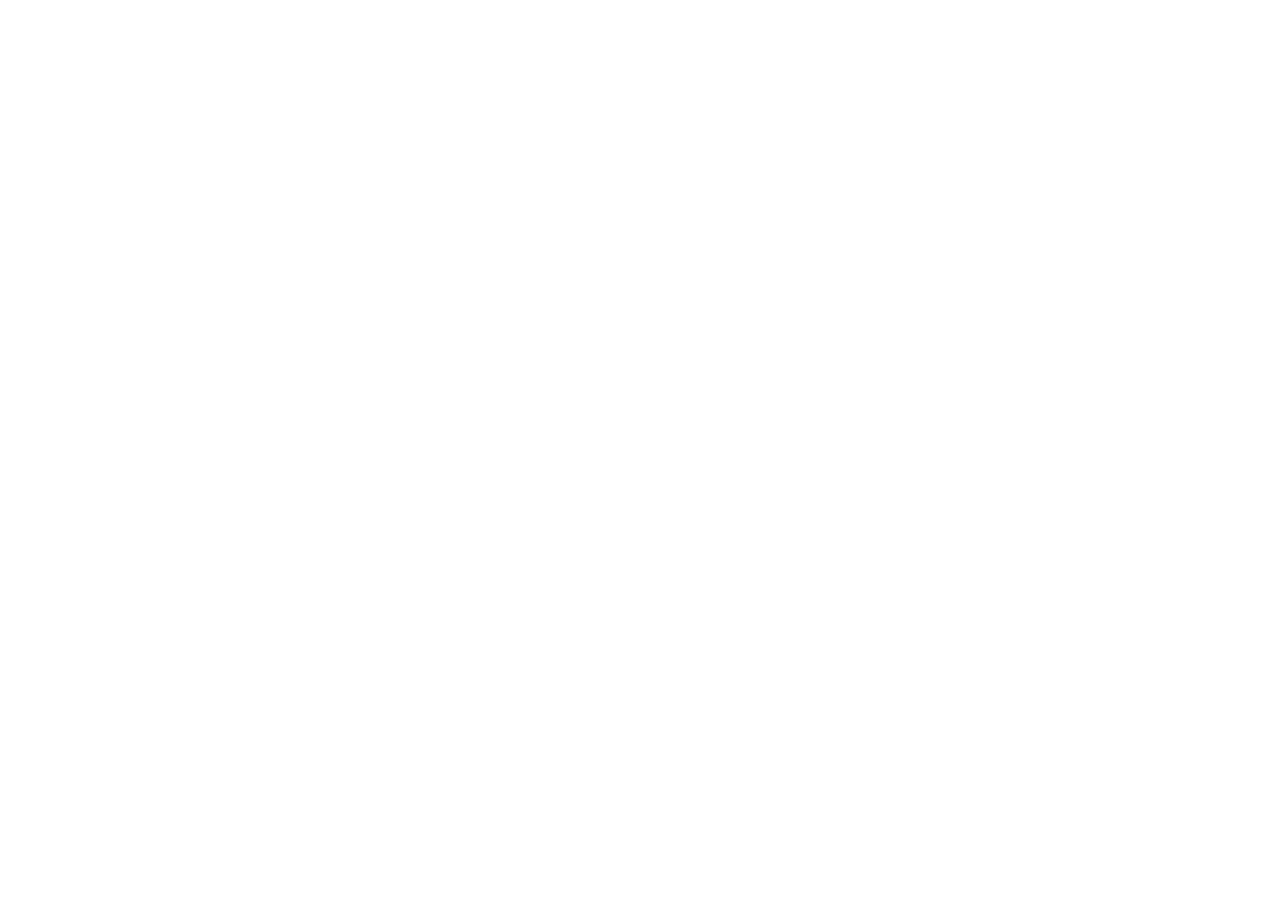
==== index.html @ cd86beee "init" ====
<!DOCTYPE html>
<html lang="en">
	<head>
		<meta charset="UTF-8" />
		<meta name="viewport" content="width=device-width, initial-scale=1.0" />
		<meta name="theme-color" content="" />
		<link rel="shortcut icon" href="" type="image/x-icon" />
		<link rel="apple-touch-icon" sizes="180x180" href="" />
		<link rel="icon" type="image/png" sizes="32x32" href="" />
		<link rel="icon" type="image/png" sizes="16x16" href="" />

		<link rel="stylesheet" type="text/css" href="./assets/style/bootstrap.min.css" />
		<link rel="stylesheet" type="text/css" href="./assets/style/default.css" />
		<link rel="stylesheet" type="text/css" href="./assets/style/index.css" />
		<link rel="stylesheet" type="text/css" href="./assets/style/media-query.css" />

		<title>Home</title>
	</head>
	<body>
		<div class="v-page-wrapper">
			<!-- header @::start -->
			<header class="v-header" id="v-page-header"></header>
			<!-- header @::end -->
			<!-- main @::body -->
			<main class="v-main" id="v-page-main"></main>
			<!-- main @::end -->
			<!-- footer @::start-->
			<footer class="v-footer position-relative" id="v-page-footer"></footer>
			<!-- footer @::end -->

			<!-- offcanvas @::start -->
			<div class="offcanvas offcanvas-start" tabindex="-1" id="sideBar" aria-labelledby="sideBarLabel">
				<div class="offcanvas-header">
					<h5 class="offcanvas-title" id="sideBarLabel">Offcanvas</h5>
					<button type="button" class="btn-close" data-bs-dismiss="offcanvas" aria-label="Close"></button>
				</div>
				<div class="offcanvas-body"></div>
			</div>
			<!-- offcanvas @::end -->
		</div>
		<script type="text/javascript" src="./assets/js/bootstrap.min.js" defer></script>
		<script type="text/javascript" src="./assets/js/index.custom.js" defer></script>
	</body>
</html>
---- assets/style/default.css ----
@font-face {
	font-family: "MayoClinicSansRegular";
	src: url("../font/MayoClinicSans-Regular.woff2") format("woff");
}
@font-face {
	font-family: "MayoClinicSansBold";
	src: url("../font/MayoClinicSans-Bold.woff2") format("woff");
}
:root {
	--font-family-regular: "MayoClinicSansRegular", "Helvetica", "Arial";
	--font-family-bold: "MayoClinicSansBold", "Helvetica", "Arial";
	--main-bg-clr: #f7f9fa;
	--border-line-clr: #f2f3f5;
	--nav-link-bg: #f0f3f5;
	--link-clr: rgb(62, 76, 89);

	--offcanvas-bg-clr: #f3f4f6;

	--form-control-text-clr: #778495;
	--form-control-bg-clr: #f8f9fd;

	--size: 2rem;
	--icon-clr: #adadad;

	--dark-variant: 0, 0, 0;
	--dark: rgba(var(--dark-variant), 1);

	--white-variant: 255, 255, 255;
	--white: rgba(var(--white-variant), 1);

	--primary-clr-variant: 78, 186, 123;
	--primary-clr: rgba(var(--primary-clr-variant), 1);
	--primary-clr-dark: rgb(35, 84, 56);

	/* themes */
	--hero-bg-gradient: linear-gradient(to bottom, rgba(218, 255, 230), rgba(241, 245, 255) 90%);
	--page-bg-variant: rgba(250, 250, 250, 1); /* Add a default value */
	--section-bg-1: 221, 241, 233;
	--section-bg-2: 250, 255, 252;
	--main-text-clr: rgba(23, 39, 31, 1);
	--subtext-clr: rgba(89, 124, 103, 1);
	--logo-theme: var(--dark);
	--icon-theme: var(--primary-clr);
	--border-clr: rgba(var(--dark-variant), 0.12);
	--nav-link-action: linear-gradient(180deg, #4eba7b 0%, #235438 100%);
	--icon-bg: var(--main-text-clr);
	--icon-clr: rgba(236, 253, 243, 1);
	--bs: rgb(125 167 143 / 36%) 3px 3px 6px 0px inset, rgb(173 200 185 / 47%) -3px -3px 6px 1px inset;
	--bg-1: rgba(250, 255, 252);
	--bg-2: rgba(221, 241, 233);
	--social-icon-link-bg: rgba(89, 124, 103, 1);
	--social-icon-link-clr: rgba(113, 138, 123, 1);
}
@media (prefers-color-scheme: light) {
	:root {
		/* Light theme overrides */
		--hero-bg-gradient: linear-gradient(to bottom, rgba(218, 255, 230), rgba(241, 245, 255) 90%);
		--page-bg-variant: rgba(255, 255, 255, 1); /* Example light background color */
		--section-bg-1: 221, 241, 233;
		--section-bg-2: 250, 255, 252;
		--main-text-clr: rgba(23, 39, 31, 1);
		--subtext-clr: rgba(89, 124, 103, 1);
		--logo-theme: var(--dark);
		--icon-theme: var(--primary-clr);
		--border-clr: rgba(var(--dark-variant), 0.12);
		--nav-link-action: linear-gradient(180deg, #4eba7b 0%, #235438 100%);
		--icon-bg: var(--main-text-clr);
		--icon-clr: rgba(236, 253, 243, 1);
		--bs: rgb(125 167 143 / 36%) 3px 3px 6px 0px inset, rgb(173 200 185 / 47%) -3px -3px 6px 1px inset;
		--bg-1: rgba(250, 255, 252);
		--bg-2: rgba(221, 241, 233);
		--social-icon-link-bg: rgba(89, 124, 103, 1);
		--social-icon-link-clr: rgba(113, 138, 123, 1);
	}
}

@media (prefers-color-scheme: dark) {
	body.dark-theme {
		--social-icon-link-bg: rgba(113, 138, 123, 1);
		--social-icon-link-clr: rgba(89, 124, 103, 1);
		--bg-1: rgba(16, 19, 18);
		--bg-2: rgba(22, 27, 25);
		--bs: rgb(6 46 23) 3px 3px 6px 0px inset, rgb(23 73 44 / 50%) -3px -3px 6px 1px inset;
		--main-text-clr: rgba(236, 253, 243, 1);
		--page-bg-variant: 9, 71, 17;
		--section-bg-1: 16, 19, 18;
		--section-bg-2: 22, 25, 27;
		--subtext-clr: rgba(113, 138, 123, 1);
		--icon-theme: var(--primary-clr-dark);
		--logo-theme: var(--white);
		--border-clr: rgba(var(--primary-clr-variant), 0.2);
		--nav-link-action: linear-gradient(180deg, #4eba7b 0%, var(--primary-clr-dark) 100%);
	}
}

*,
*::before,
*::after {
	margin: 0;
	padding: 0;
	letter-spacing: 0.2px;
	outline: none;
	font-family: var(--font-family);
	image-rendering: optimizequality;
	text-rendering: optimizeLegibility;
	-webkit-font-smoothing: antialiased;
}
h1,
h2,
h3,
h4,
h5,
h6,
p,
span:not(:has(img, .img-fluid)) {
	image-rendering: pixelated;
	text-rendering: geometricPrecision;
}
ul,
li,
p {
	margin: 0;
	padding: 0;
	list-style-type: none;
}
a {
	will-change: background-color, color;
	transition: 300ms ease-in-out;
	transition-property: background-color;
	text-decoration: none;
}
button {
	background-color: transparent;
	border: none;
}
:is(h1, h2, h3, h4, h5, h6) {
	margin: 0;
}
*:not(h1, h2, h3, h4, h5, h6) {
	font-family: var(--font-family-regular);
}
*:not(*:not(h1, h2, h3, h4, h5, h6, b, strong)) {
	font-family: var(--font-family-bold);
}
svg {
	--size: 1.4rem;
	aspect-ratio: 1/1;
	width: var(--size);
	height: var(--size);
	user-select: none;
	pointer-events: none;
}
html::-webkit-scrollbar {
	width: 5px;
}
::selection {
	background-color: rgba(var(--primary-clr-variant), 0.2);
	color: var(--primary-clr-dark);
}
:is(.modal, .offcanvas) .btn-close {
	box-shadow: 0 0 0 0.25rem transparent;
}
:is(.modal, .offcanvas) .btn-close:focus {
	box-shadow: 0 0 0 0.25rem rgba(var(--primary-clr-variant), 0.25);
}
::-webkit-scrollbar-track {
	background: #f1f1f1;
}
::-webkit-scrollbar-thumb {
	background: var(--primary-clr);
	border-radius: 100px;
}
::-webkit-scrollbar-thumb:hover {
	background: #555;
}
.form-control:focus {
	box-shadow: none;
}
[class*="col-"] {
	transition: width 300ms ease-in-out;
	will-change: width;
}
.form-check-input[type="radio"],
.form-check-input[type="checkbox"] {
	transition: 300ms ease-in-out;
}
.form-check-input[type="radio"]:focus,
.form-check-input[type="checkbox"]:focus {
	box-shadow: 0 0 0 0.25rem rgba(var(--primary-clr-variant), 0.25);
}
.form-check-input:checked[type="radio"]:checked,
.form-check-input:checked[type="checkbox"]:checked {
	background-color: var(--primary-clr);
	border-color: var(--primary-clr);
}
input[type="number"]::-webkit-inner-spin-button,
input[type="number"]::-webkit-calendar-picker-indicator {
	display: none;
}
figure {
	margin: 0;
}
.v-icon {
	display: flex;
	align-items: center;
	justify-content: center;
}
---- assets/style/media-query.css ----
/* min widths */
@media all and (min-width: 400px) {
}

@media all and (min-width: 420px) {
}

@media all and (min-width: 464px) {
}

@media all and (min-width: 476px) {
}

@media all and (min-width: 500px) {
}

@media all and (min-width: 600px) {
}

@media all and (min-width: 768px) {
}

@media all and (min-width: 800px) {
}

@media all and (min-width: 991px) {
}

@media all and (min-width: 1024px) {
}

@media all and (min-width: 1200px) {
}

/* max widths */
@media all and (max-width: 1200px) {
}

@media all and (max-width: 1024px) {
}

@media all and (max-width: 991px) {
}

@media all and (max-width: 768px) {
}

@media all and (max-width: 650px) {
}

@media all and (max-width: 500px) {
}

@media all and (max-width: 475px) {
}

@media all and (max-width: 400px) {
}

@media all and (max-width: 375px) {
}

@media all and (max-width: 350px) {
}

@media all and (min-width: 768px) and (orientation: landscape) {
}
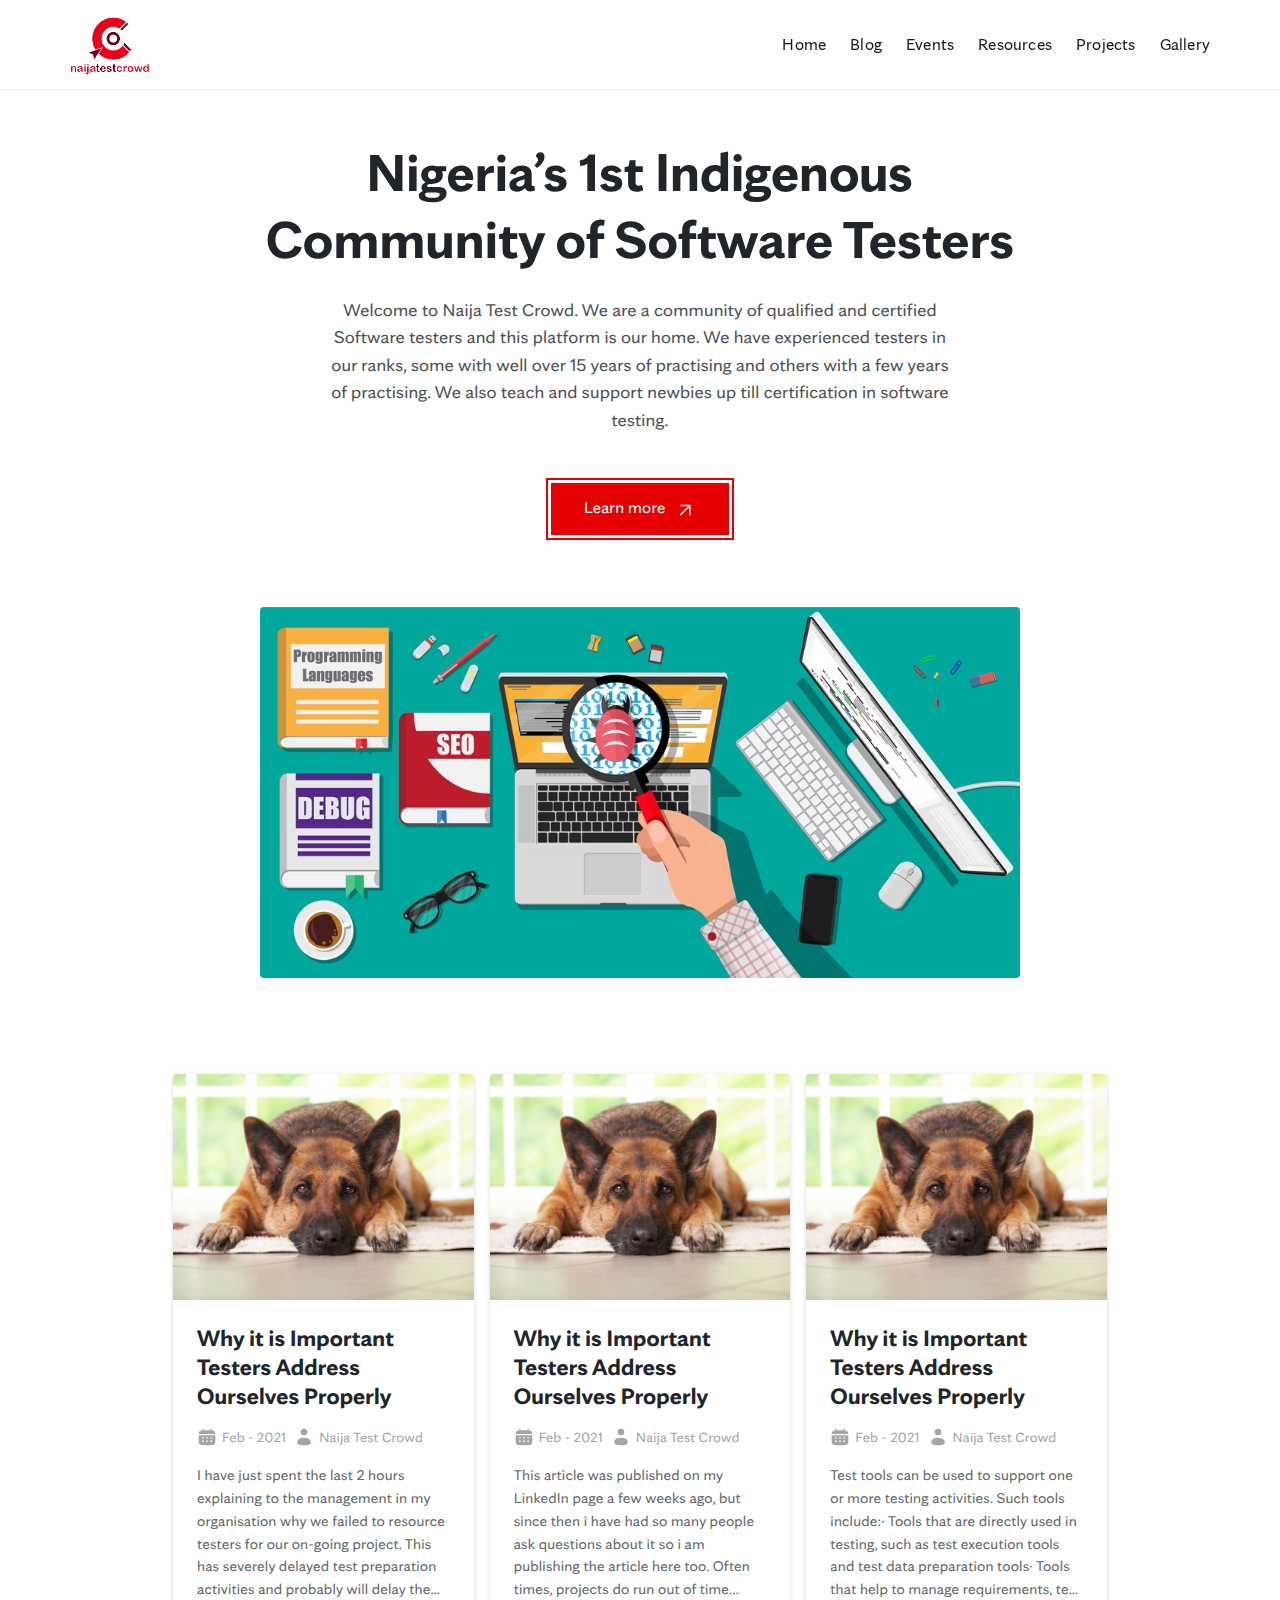
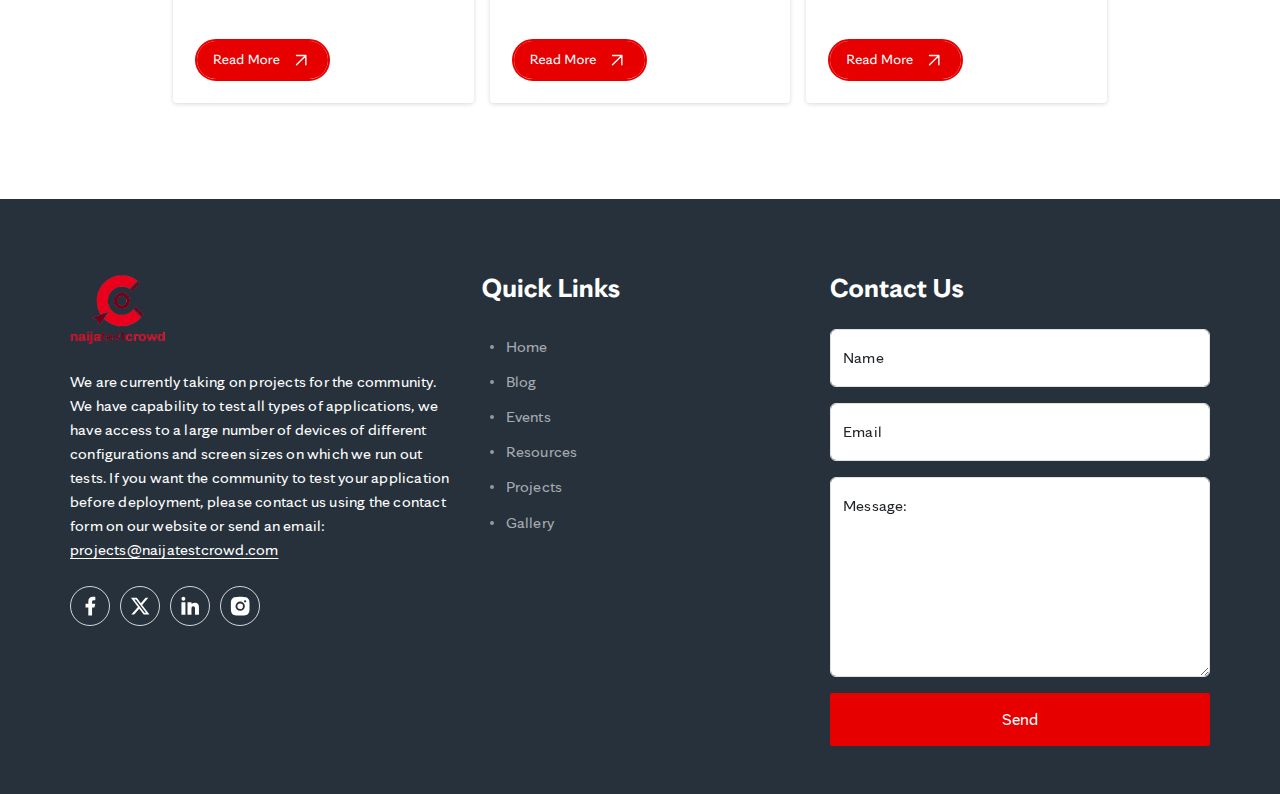
==== commit 3960387d: "making changes" ====
--- a/index.html
+++ b/index.html
@@ -5,27 +5,441 @@
 		<meta name="viewport" content="width=device-width, initial-scale=1.0" />
 		<meta name="theme-color" content="" />
 		<link rel="shortcut icon" href="" type="image/x-icon" />
-		<link rel="apple-touch-icon" sizes="180x180" href="" />
-		<link rel="icon" type="image/png" sizes="32x32" href="" />
-		<link rel="icon" type="image/png" sizes="16x16" href="" />
+		<link rel="apple-touch-icon" sizes="180x180" href="./assets/media/logos/naijatestcrowd-favicon.png" />
+		<link rel="icon" type="image/png" sizes="32x32" href="./assets/media/logos/naijatestcrowd-favicon.png" />
+		<link rel="icon" type="image/png" sizes="16x16" href="./assets/media/logos/naijatestcrowd-favicon.png" />
 
 		<link rel="stylesheet" type="text/css" href="./assets/style/bootstrap.min.css" />
 		<link rel="stylesheet" type="text/css" href="./assets/style/default.css" />
+		<link rel="stylesheet" type="text/css" href="./assets/style/header.css" />
 		<link rel="stylesheet" type="text/css" href="./assets/style/index.css" />
+		<link rel="stylesheet" type="text/css" href="./assets/style/footer.css" />
 		<link rel="stylesheet" type="text/css" href="./assets/style/media-query.css" />
 
 		<title>Home</title>
 	</head>
 	<body>
 		<div class="v-page-wrapper">
+			<!-- <div class="v-mouse-ele"></div> -->
 			<!-- header @::start -->
-			<header class="v-header" id="v-page-header"></header>
+			<header class="v-header" id="v-page-header">
+				<div class="container-lg p-0">
+					<div class="d-flex align-items-center justify-content-between">
+						<a href="" class="v-header-logo" title="NaijaTestCrowd">
+							<figure class="v-image">
+								<img src="./assets/media/logos/naijatestcrowd-logo.png" alt="" class="img-fluid" />
+							</figure>
+						</a>
+						<nav class="v-nav-links-container d-none d-lg-inline">
+							<ul class="v-nav-links-wrapper d-flex align-items-center">
+								<li class="v-each-nav-item">
+									<a href="" class="v-nav-link">Home</a>
+								</li>
+								<li class="v-each-nav-item">
+									<a href="" class="v-nav-link">Blog</a>
+								</li>
+								<li class="v-each-nav-item">
+									<a href="" class="v-nav-link">Events</a>
+								</li>
+								<li class="v-each-nav-item">
+									<a href="" class="v-nav-link">Resources</a>
+								</li>
+								<li class="v-each-nav-item">
+									<a href="" class="v-nav-link">Projects</a>
+								</li>
+								<li class="v-each-nav-item">
+									<a href="" class="v-nav-link">Gallery</a>
+								</li>
+							</ul>
+						</nav>
+						<div class="d-lg-none">
+							<button type="button"></button>
+						</div>
+					</div>
+				</div>
+			</header>
 			<!-- header @::end -->
 			<!-- main @::body -->
-			<main class="v-main" id="v-page-main"></main>
+			<main class="v-main" id="v-page-main">
+				<!-- v-each-section @::start -->
+				<div id="v-hero" class="v-hero">
+					<section class="container-lg p-lg-0">
+						<div class="col-md-10 col-lg-8 col-xl-8 col-xxl-7 mx-auto text-center d-flex flex-column row-gap-4 v-text-content my-5">
+							<div>
+								<h1 class="v-hero-title">Nigeria’s 1st <b class="v-289fh29b">Indigenous </b>Community of Software Testers</h1>
+							</div>
+							<div class="col-11 col-sm-10 mx-auto">
+								<span class="v-subtext">
+									Welcome to Naija Test Crowd. We are a community of qualified and certified Software testers and this platform is our home. We have
+									experienced testers in our ranks, some with well over 15 years of practising and others with a few years of practising. We also
+									teach and support newbies up till certification in software testing.
+								</span>
+							</div>
+							<div class="v-action-container mt-4">
+								<a href="" class="v-link-out">
+									<span class="v-text">Learn more </span>
+									<span class="v-icon">
+										<svg xmlns="http://www.w3.org/2000/svg" width="384" height="384" viewBox="0 0 24 24">
+											<rect width="24" height="24" fill="none" />
+											<path
+												fill="none"
+												stroke="currentColor"
+												stroke-linecap="round"
+												stroke-linejoin="round"
+												stroke-width="1.5"
+												d="M7 7h10m0 0v10m0-10L7 17" />
+										</svg>
+									</span>
+								</a>
+							</div>
+							<div class="v-banner-presentation mt-5">
+								<figure class="v-image w-100 overflow-hidden rounded-1">
+									<img src="./assets/media/images/awesome-feature.png" alt="" class="img-fluid" />
+								</figure>
+							</div>
+						</div>
+					</section>
+				</div>
+				<!-- v-each-section @::end -->
+				<!-- v-each-section @::start -->
+				<div class="v-blogs">
+					<section class="v-blocks-container container p-sm-0">
+						<div class="row col-12 col-xl-10 mx-auto m-0">
+							<div class="v-each-item col-12 col-md p-0">
+								<div class="v-each-item-inner mx-lg-2">
+									<div class="v-each-item-wrap">
+										<a href="">
+											<figure class="v-image-container">
+												<img src="./assets/media/images/5eaf95e89daa1.jpg" alt="" class="img-fluid" />
+											</figure>
+										</a>
+										<div
+											class="v-item-body-content d-flex flex-column align-items-center align-items-lg-start text-center text-lg-start row-gap-3 py-4 px-4">
+											<h4 class="v-item-title">Why it is Important Testers Address Ourselves Properly</h4>
+											<div class="d-flex flex-wrap column-gap-2 v-mid">
+												<div class="v-each">
+													<span class="v-icon">
+														<svg xmlns="http://www.w3.org/2000/svg" width="384" height="384" viewBox="0 0 24 24">
+															<rect width="24" height="24" fill="none" />
+															<path
+																fill="currentColor"
+																d="M7.75 2.5a.75.75 0 0 0-1.5 0v1.58c-1.44.115-2.384.397-3.078 1.092c-.695.694-.977 1.639-1.093 3.078h19.842c-.116-1.44-.398-2.384-1.093-3.078c-.694-.695-1.639-.977-3.078-1.093V2.5a.75.75 0 0 0-1.5 0v1.513C15.585 4 14.839 4 14 4h-4c-.839 0-1.585 0-2.25.013z" />
+															<path
+																fill="currentColor"
+																fill-rule="evenodd"
+																d="M2 12c0-.839 0-1.585.013-2.25h19.974C22 10.415 22 11.161 22 12v2c0 3.771 0 5.657-1.172 6.828S17.771 22 14 22h-4c-3.771 0-5.657 0-6.828-1.172S2 17.771 2 14zm15 2a1 1 0 1 0 0-2a1 1 0 0 0 0 2m0 4a1 1 0 1 0 0-2a1 1 0 0 0 0 2m-4-5a1 1 0 1 1-2 0a1 1 0 0 1 2 0m0 4a1 1 0 1 1-2 0a1 1 0 0 1 2 0m-6-3a1 1 0 1 0 0-2a1 1 0 0 0 0 2m0 4a1 1 0 1 0 0-2a1 1 0 0 0 0 2"
+																clip-rule="evenodd" />
+														</svg>
+													</span>
+													<span class="v-text">Feb - 2021</span>
+												</div>
+												<div class="v-each">
+													<span class="v-icon">
+														<svg xmlns="http://www.w3.org/2000/svg" width="384" height="384" viewBox="0 0 24 24">
+															<rect width="24" height="24" fill="none" />
+															<circle cx="12" cy="6" r="4" fill="currentColor" />
+															<path fill="currentColor" d="M20 17.5c0 2.485 0 4.5-8 4.5s-8-2.015-8-4.5S7.582 13 12 13s8 2.015 8 4.5" />
+														</svg>
+													</span>
+													<span class="v-text">Naija Test Crowd</span>
+												</div>
+											</div>
+											<div class="v-text-content mb-4">
+												<span class="v-subtext">
+													I have just spent the last 2 hours explaining to the management in my organisation why we failed to resource testers for our
+													on-going project. This has severely delayed test preparation activities and probably will delay the project. My employers
+													have...
+												</span>
+											</div>
+											<div class="v-link-container">
+												<a href="" class="v-link-out">
+													<span>Read More</span>
+													<span class="v-icon">
+														<svg xmlns="http://www.w3.org/2000/svg" width="384" height="384" viewBox="0 0 24 24">
+															<rect width="24" height="24" fill="none" />
+															<path
+																fill="none"
+																stroke="currentColor"
+																stroke-linecap="round"
+																stroke-linejoin="round"
+																stroke-width="1.5"
+																d="M7 7h10m0 0v10m0-10L7 17" />
+														</svg>
+													</span>
+												</a>
+											</div>
+										</div>
+									</div>
+								</div>
+							</div>
+							<div class="v-each-item col-12 col-md p-0">
+								<div class="v-each-item-inner mx-lg-2">
+									<div class="v-each-item-wrap">
+										<a href="">
+											<figure class="v-image-container">
+												<img src="./assets/media/images/5eaf95e89daa1.jpg" alt="" class="img-fluid" />
+											</figure>
+										</a>
+										<div
+											class="v-item-body-content d-flex flex-column align-items-center align-items-lg-start text-center text-lg-start row-gap-3 py-4 px-4">
+											<h4 class="v-item-title">Why it is Important Testers Address Ourselves Properly</h4>
+											<div class="d-flex flex-wrap column-gap-2 v-mid">
+												<div class="v-each">
+													<span class="v-icon">
+														<svg xmlns="http://www.w3.org/2000/svg" width="384" height="384" viewBox="0 0 24 24">
+															<rect width="24" height="24" fill="none" />
+															<path
+																fill="currentColor"
+																d="M7.75 2.5a.75.75 0 0 0-1.5 0v1.58c-1.44.115-2.384.397-3.078 1.092c-.695.694-.977 1.639-1.093 3.078h19.842c-.116-1.44-.398-2.384-1.093-3.078c-.694-.695-1.639-.977-3.078-1.093V2.5a.75.75 0 0 0-1.5 0v1.513C15.585 4 14.839 4 14 4h-4c-.839 0-1.585 0-2.25.013z" />
+															<path
+																fill="currentColor"
+																fill-rule="evenodd"
+																d="M2 12c0-.839 0-1.585.013-2.25h19.974C22 10.415 22 11.161 22 12v2c0 3.771 0 5.657-1.172 6.828S17.771 22 14 22h-4c-3.771 0-5.657 0-6.828-1.172S2 17.771 2 14zm15 2a1 1 0 1 0 0-2a1 1 0 0 0 0 2m0 4a1 1 0 1 0 0-2a1 1 0 0 0 0 2m-4-5a1 1 0 1 1-2 0a1 1 0 0 1 2 0m0 4a1 1 0 1 1-2 0a1 1 0 0 1 2 0m-6-3a1 1 0 1 0 0-2a1 1 0 0 0 0 2m0 4a1 1 0 1 0 0-2a1 1 0 0 0 0 2"
+																clip-rule="evenodd" />
+														</svg>
+													</span>
+													<span class="v-text">Feb - 2021</span>
+												</div>
+												<div class="v-each">
+													<span class="v-icon">
+														<svg xmlns="http://www.w3.org/2000/svg" width="384" height="384" viewBox="0 0 24 24">
+															<rect width="24" height="24" fill="none" />
+															<circle cx="12" cy="6" r="4" fill="currentColor" />
+															<path fill="currentColor" d="M20 17.5c0 2.485 0 4.5-8 4.5s-8-2.015-8-4.5S7.582 13 12 13s8 2.015 8 4.5" />
+														</svg>
+													</span>
+													<span class="v-text">Naija Test Crowd</span>
+												</div>
+											</div>
+											<div class="v-text-content mb-4">
+												<span class="v-subtext">
+													This article was published on my LinkedIn page a few weeks ago, but since then i have had so many people ask questions about
+													it so i am publishing the article here too. Often times, projects do run out of time...
+												</span>
+											</div>
+											<div class="v-link-container">
+												<a href="" class="v-link-out">
+													<span>Read More</span>
+													<span class="v-icon">
+														<svg xmlns="http://www.w3.org/2000/svg" width="384" height="384" viewBox="0 0 24 24">
+															<rect width="24" height="24" fill="none" />
+															<path
+																fill="none"
+																stroke="currentColor"
+																stroke-linecap="round"
+																stroke-linejoin="round"
+																stroke-width="1.5"
+																d="M7 7h10m0 0v10m0-10L7 17" />
+														</svg>
+													</span>
+												</a>
+											</div>
+										</div>
+									</div>
+								</div>
+							</div>
+							<div class="v-each-item col-12 col-md p-0">
+								<div class="v-each-item-inner mx-lg-2">
+									<div class="v-each-item-wrap">
+										<a href="">
+											<figure class="v-image-container">
+												<img src="./assets/media/images/5eaf95e89daa1.jpg" alt="" class="img-fluid" />
+											</figure>
+										</a>
+										<div
+											class="v-item-body-content d-flex flex-column align-items-center align-items-lg-start text-center text-lg-start row-gap-3 py-4 px-4">
+											<h4 class="v-item-title">Why it is Important Testers Address Ourselves Properly</h4>
+											<div class="d-flex flex-wrap column-gap-2 v-mid">
+												<div class="v-each">
+													<span class="v-icon">
+														<svg xmlns="http://www.w3.org/2000/svg" width="384" height="384" viewBox="0 0 24 24">
+															<rect width="24" height="24" fill="none" />
+															<path
+																fill="currentColor"
+																d="M7.75 2.5a.75.75 0 0 0-1.5 0v1.58c-1.44.115-2.384.397-3.078 1.092c-.695.694-.977 1.639-1.093 3.078h19.842c-.116-1.44-.398-2.384-1.093-3.078c-.694-.695-1.639-.977-3.078-1.093V2.5a.75.75 0 0 0-1.5 0v1.513C15.585 4 14.839 4 14 4h-4c-.839 0-1.585 0-2.25.013z" />
+															<path
+																fill="currentColor"
+																fill-rule="evenodd"
+																d="M2 12c0-.839 0-1.585.013-2.25h19.974C22 10.415 22 11.161 22 12v2c0 3.771 0 5.657-1.172 6.828S17.771 22 14 22h-4c-3.771 0-5.657 0-6.828-1.172S2 17.771 2 14zm15 2a1 1 0 1 0 0-2a1 1 0 0 0 0 2m0 4a1 1 0 1 0 0-2a1 1 0 0 0 0 2m-4-5a1 1 0 1 1-2 0a1 1 0 0 1 2 0m0 4a1 1 0 1 1-2 0a1 1 0 0 1 2 0m-6-3a1 1 0 1 0 0-2a1 1 0 0 0 0 2m0 4a1 1 0 1 0 0-2a1 1 0 0 0 0 2"
+																clip-rule="evenodd" />
+														</svg>
+													</span>
+													<span class="v-text">Feb - 2021</span>
+												</div>
+												<div class="v-each">
+													<span class="v-icon">
+														<svg xmlns="http://www.w3.org/2000/svg" width="384" height="384" viewBox="0 0 24 24">
+															<rect width="24" height="24" fill="none" />
+															<circle cx="12" cy="6" r="4" fill="currentColor" />
+															<path fill="currentColor" d="M20 17.5c0 2.485 0 4.5-8 4.5s-8-2.015-8-4.5S7.582 13 12 13s8 2.015 8 4.5" />
+														</svg>
+													</span>
+													<span class="v-text">Naija Test Crowd</span>
+												</div>
+											</div>
+											<div class="v-text-content mb-4">
+												<span class="v-subtext">
+													Test tools can be used to support one or more testing activities. Such tools include:· Tools that are directly used in
+													testing, such as test execution tools and test data preparation tools· Tools that help to manage requirements, test
+													cases,...
+												</span>
+											</div>
+											<div class="v-link-container">
+												<a href="" class="v-link-out">
+													<span>Read More</span>
+													<span class="v-icon">
+														<svg xmlns="http://www.w3.org/2000/svg" width="384" height="384" viewBox="0 0 24 24">
+															<rect width="24" height="24" fill="none" />
+															<path
+																fill="none"
+																stroke="currentColor"
+																stroke-linecap="round"
+																stroke-linejoin="round"
+																stroke-width="1.5"
+																d="M7 7h10m0 0v10m0-10L7 17" />
+														</svg>
+													</span>
+												</a>
+											</div>
+										</div>
+									</div>
+								</div>
+							</div>
+						</div>
+					</section>
+				</div>
+				<!-- v-each-section @::end -->
+			</main>
 			<!-- main @::end -->
 			<!-- footer @::start-->
-			<footer class="v-footer position-relative" id="v-page-footer"></footer>
+			<footer class="v-footer position-relative pt-4" id="v-page-footer">
+				<div class="container px-lg-0 py-5">
+					<div class="row align-items-stretch m-0 row-gap-5">
+						<div class="col-lg col-12 p-0 v-footer-item">
+							<div class="d-flex flex-column align-items-start row-gap-4">
+								<a href="" class="v-logo me-3">
+									<figure class="v-image" title="NaijaTestCrowd">
+										<img src="./assets/media/logos/naijatestcrowd-logo.png" alt="" class="img-fluid" />
+									</figure>
+								</a>
+								<div class="v-text text-white">
+									We are currently taking on projects for the community. We have capability to test all types of applications, we have access to a
+									large number of devices of different configurations and screen sizes on which we run out tests. If you want the community to test
+									your application before deployment, please contact us using the contact form on our website or send an email:
+									<a href="" style="color: var(--white); text-underline-offset: 3px" class="text-decoration-underline">
+										projects@naijatestcrowd.com
+									</a>
+								</div>
+							</div>
+							<ul class="v-social-links">
+								<li class="v-link-item">
+									<a href="" title="Facebook">
+										<span class="v-icon">
+											<svg xmlns="http://www.w3.org/2000/svg" width="384" height="384" viewBox="0 0 24 24">
+												<rect width="24" height="24" fill="none" />
+												<path
+													fill="currentColor"
+													d="M14 13.5h2.5l1-4H14v-2c0-1.03 0-2 2-2h1.5V2.14c-.326-.043-1.557-.14-2.857-.14C11.928 2 10 3.657 10 6.7v2.8H7v4h3V22h4z" />
+											</svg>
+										</span>
+									</a>
+								</li>
+								<li class="v-link-item">
+									<a href="" title="Twitter/X">
+										<span class="v-icon">
+											<svg xmlns="http://www.w3.org/2000/svg" width="384" height="384" viewBox="0 0 24 24">
+												<rect width="24" height="24" fill="none" />
+												<path
+													fill="currentColor"
+													d="m17.687 3.063l-4.996 5.711l-4.32-5.711H2.112l7.477 9.776l-7.086 8.099h3.034l5.469-6.25l4.78 6.25h6.102l-7.794-10.304l6.625-7.571zm-1.064 16.06L5.654 4.782h1.803l10.846 14.34z" />
+											</svg>
+										</span>
+									</a>
+								</li>
+								<li class="v-link-item">
+									<a href="" title="LinkedIn">
+										<span class="v-icon">
+											<svg xmlns="http://www.w3.org/2000/svg" width="384" height="384" viewBox="0 0 24 24">
+												<rect width="24" height="24" fill="none" />
+												<path
+													fill="currentColor"
+													d="M4.75 1.875a2.125 2.125 0 1 0 0 4.25a2.125 2.125 0 0 0 0-4.25m-2 6A.125.125 0 0 0 2.625 8v13c0 .069.056.125.125.125h4A.125.125 0 0 0 6.875 21V8a.125.125 0 0 0-.125-.125zm6.5 0A.125.125 0 0 0 9.125 8v13c0 .069.056.125.125.125h4a.125.125 0 0 0 .125-.125v-7a1.875 1.875 0 1 1 3.75 0v7c0 .069.056.125.125.125h4a.125.125 0 0 0 .125-.125v-8.62c0-2.427-2.11-4.325-4.525-4.106a7.2 7.2 0 0 0-2.169.548l-1.306.56V8a.125.125 0 0 0-.125-.125z" />
+											</svg>
+										</span>
+									</a>
+								</li>
+								<li class="v-link-item">
+									<a href="" title="Instagram">
+										<span class="v-icon">
+											<svg xmlns="http://www.w3.org/2000/svg" width="384" height="384" viewBox="0 0 24 24">
+												<rect width="24" height="24" fill="none" />
+												<path
+													fill="currentColor"
+													d="M13.028 2c1.125.003 1.696.009 2.189.023l.194.007c.224.008.445.018.712.03c1.064.05 1.79.218 2.427.465c.66.254 1.216.598 1.772 1.153a4.9 4.9 0 0 1 1.153 1.772c.247.637.415 1.363.465 2.428c.012.266.022.487.03.712l.006.194c.015.492.021 1.063.023 2.188l.001.746v1.31a79 79 0 0 1-.023 2.188l-.006.194c-.008.225-.018.446-.03.712c-.05 1.065-.22 1.79-.466 2.428a4.9 4.9 0 0 1-1.153 1.772a4.9 4.9 0 0 1-1.772 1.153c-.637.247-1.363.415-2.427.465l-.712.03l-.194.006c-.493.014-1.064.021-2.189.023l-.746.001h-1.309a78 78 0 0 1-2.189-.023l-.194-.006a63 63 0 0 1-.712-.031c-1.064-.05-1.79-.218-2.428-.465a4.9 4.9 0 0 1-1.771-1.153a4.9 4.9 0 0 1-1.154-1.772c-.247-.637-.415-1.363-.465-2.428l-.03-.712l-.005-.194A79 79 0 0 1 2 13.028v-2.056a79 79 0 0 1 .022-2.188l.007-.194c.008-.225.018-.446.03-.712c.05-1.065.218-1.79.465-2.428A4.9 4.9 0 0 1 3.68 3.678a4.9 4.9 0 0 1 1.77-1.153c.638-.247 1.363-.415 2.428-.465c.266-.012.488-.022.712-.03l.194-.006a79 79 0 0 1 2.188-.023zM12 7a5 5 0 1 0 0 10a5 5 0 0 0 0-10m0 2a3 3 0 1 1 .001 6a3 3 0 0 1 0-6m5.25-3.5a1.25 1.25 0 0 0 0 2.5a1.25 1.25 0 0 0 0-2.5" />
+											</svg>
+										</span>
+									</a>
+								</li>
+							</ul>
+						</div>
+						<div class="col-lg-4 col-12 p-0 v-footer-item">
+							<div class="mx-lg-auto col-lg-10">
+								<header class="v-footer-item-header">
+									<h3 class="v-header-title">Quick Links</h3>
+								</header>
+								<ul class="v-footer-links mt-4">
+									<li class="v-each-link-item">
+										<a href="" class="v-link">Home</a>
+									</li>
+									<li class="v-each-link-item">
+										<a href="" class="v-link">Blog</a>
+									</li>
+									<li class="v-each-link-item">
+										<a href="" class="v-link">Events</a>
+									</li>
+									<li class="v-each-link-item">
+										<a href="" class="v-link">Resources</a>
+									</li>
+									<li class="v-each-link-item">
+										<a href="" class="v-link">Projects</a>
+									</li>
+									<li class="v-each-link-item">
+										<a href="" class="v-link">Gallery</a>
+									</li>
+								</ul>
+							</div>
+						</div>
+						<div class="col-lg col-12 p-0 v-footer-item">
+							<header class="v-footer-item-header">
+								<h3 class="v-header-title">Contact Us</h3>
+							</header>
+							<div class="v-form-container">
+								<div class="v-form-input">
+									<div class="form-floating mb-3">
+										<input type="text" class="form-control" id="name" placeholder="Enter your name" />
+										<label for="name">Name</label>
+									</div>
+								</div>
+								<div class="v-form-input">
+									<div class="form-floating mb-3">
+										<input type="email" class="form-control" id="email" placeholder="Enter email address" />
+										<label for="email">Email</label>
+									</div>
+								</div>
+								<div class="v-form-input">
+									<div class="form-floating">
+										<textarea class="form-control" placeholder="Leave a message here:" id="message" style="height: 200px"></textarea>
+										<label for="message">Message:</label>
+									</div>
+								</div>
+								<div class="mt-3">
+									<button type="button" class="v-action-btn">Send</button>
+								</div>
+							</div>
+						</div>
+					</div>
+				</div>
+			</footer>
 			<!-- footer @::end -->
 
 			<!-- offcanvas @::start -->
@@ -34,7 +448,30 @@
 					<h5 class="offcanvas-title" id="sideBarLabel">Offcanvas</h5>
 					<button type="button" class="btn-close" data-bs-dismiss="offcanvas" aria-label="Close"></button>
 				</div>
-				<div class="offcanvas-body"></div>
+				<div class="offcanvas-body">
+					<nav class="v-nav-links-container">
+						<ul class="v-nav-links-wrapper d-flex flex-column">
+							<li class="v-each-nav-item">
+								<a href="" class="v-nav-link">Home</a>
+							</li>
+							<li class="v-each-nav-item">
+								<a href="" class="v-nav-link">Blog</a>
+							</li>
+							<li class="v-each-nav-item">
+								<a href="" class="v-nav-link">Events</a>
+							</li>
+							<li class="v-each-nav-item">
+								<a href="" class="v-nav-link">Resources</a>
+							</li>
+							<li class="v-each-nav-item">
+								<a href="" class="v-nav-link">Projects</a>
+							</li>
+							<li class="v-each-nav-item">
+								<a href="" class="v-nav-link">Gallery</a>
+							</li>
+						</ul>
+					</nav>
+				</div>
 			</div>
 			<!-- offcanvas @::end -->
 		</div>
--- a/assets/style/default.css
+++ b/assets/style/default.css
@@ -28,69 +28,11 @@
 	--white-variant: 255, 255, 255;
 	--white: rgba(var(--white-variant), 1);
 
-	--primary-clr-variant: 78, 186, 123;
+	--primary-clr-variant: 230, 0, 0;
 	--primary-clr: rgba(var(--primary-clr-variant), 1);
 	--primary-clr-dark: rgb(35, 84, 56);
 
 	/* themes */
-	--hero-bg-gradient: linear-gradient(to bottom, rgba(218, 255, 230), rgba(241, 245, 255) 90%);
-	--page-bg-variant: rgba(250, 250, 250, 1); /* Add a default value */
-	--section-bg-1: 221, 241, 233;
-	--section-bg-2: 250, 255, 252;
-	--main-text-clr: rgba(23, 39, 31, 1);
-	--subtext-clr: rgba(89, 124, 103, 1);
-	--logo-theme: var(--dark);
-	--icon-theme: var(--primary-clr);
-	--border-clr: rgba(var(--dark-variant), 0.12);
-	--nav-link-action: linear-gradient(180deg, #4eba7b 0%, #235438 100%);
-	--icon-bg: var(--main-text-clr);
-	--icon-clr: rgba(236, 253, 243, 1);
-	--bs: rgb(125 167 143 / 36%) 3px 3px 6px 0px inset, rgb(173 200 185 / 47%) -3px -3px 6px 1px inset;
-	--bg-1: rgba(250, 255, 252);
-	--bg-2: rgba(221, 241, 233);
-	--social-icon-link-bg: rgba(89, 124, 103, 1);
-	--social-icon-link-clr: rgba(113, 138, 123, 1);
-}
-@media (prefers-color-scheme: light) {
-	:root {
-		/* Light theme overrides */
-		--hero-bg-gradient: linear-gradient(to bottom, rgba(218, 255, 230), rgba(241, 245, 255) 90%);
-		--page-bg-variant: rgba(255, 255, 255, 1); /* Example light background color */
-		--section-bg-1: 221, 241, 233;
-		--section-bg-2: 250, 255, 252;
-		--main-text-clr: rgba(23, 39, 31, 1);
-		--subtext-clr: rgba(89, 124, 103, 1);
-		--logo-theme: var(--dark);
-		--icon-theme: var(--primary-clr);
-		--border-clr: rgba(var(--dark-variant), 0.12);
-		--nav-link-action: linear-gradient(180deg, #4eba7b 0%, #235438 100%);
-		--icon-bg: var(--main-text-clr);
-		--icon-clr: rgba(236, 253, 243, 1);
-		--bs: rgb(125 167 143 / 36%) 3px 3px 6px 0px inset, rgb(173 200 185 / 47%) -3px -3px 6px 1px inset;
-		--bg-1: rgba(250, 255, 252);
-		--bg-2: rgba(221, 241, 233);
-		--social-icon-link-bg: rgba(89, 124, 103, 1);
-		--social-icon-link-clr: rgba(113, 138, 123, 1);
-	}
-}
-
-@media (prefers-color-scheme: dark) {
-	body.dark-theme {
-		--social-icon-link-bg: rgba(113, 138, 123, 1);
-		--social-icon-link-clr: rgba(89, 124, 103, 1);
-		--bg-1: rgba(16, 19, 18);
-		--bg-2: rgba(22, 27, 25);
-		--bs: rgb(6 46 23) 3px 3px 6px 0px inset, rgb(23 73 44 / 50%) -3px -3px 6px 1px inset;
-		--main-text-clr: rgba(236, 253, 243, 1);
-		--page-bg-variant: 9, 71, 17;
-		--section-bg-1: 16, 19, 18;
-		--section-bg-2: 22, 25, 27;
-		--subtext-clr: rgba(113, 138, 123, 1);
-		--icon-theme: var(--primary-clr-dark);
-		--logo-theme: var(--white);
-		--border-clr: rgba(var(--primary-clr-variant), 0.2);
-		--nav-link-action: linear-gradient(180deg, #4eba7b 0%, var(--primary-clr-dark) 100%);
-	}
 }
 
 *,
--- a/assets/style/header.css
+++ b/assets/style/header.css
@@ -0,0 +1,58 @@
+.v-header {
+	position: sticky;
+	top: 0;
+	background-color: var(--white);
+	z-index: 2;
+	padding: 0.85rem 0;
+	box-shadow: rgba(149, 157, 165, 0.2) 0px 1px 2px;
+}
+.v-header .v-header-logo .v-image {
+	max-width: 5rem;
+}
+.v-header .v-nav-links-wrapper {
+	column-gap: 1.5rem;
+}
+.v-header .v-nav-links-wrapper .v-nav-link {
+	font-size: 1.05rem;
+	color: rgba(var(--dark-variant), 0.9);
+	position: relative;
+}
+.v-header .v-nav-links-wrapper .v-nav-link::before {
+	content: "";
+	width: 100%;
+	height: 1.5px;
+	transition: transform 300ms ease-in-out;
+	transform-origin: right;
+	position: absolute;
+	bottom: 0;
+	left: 0;
+	transform: scaleX(0) translateY(1.5px);
+	opacity: 0.7;
+	background-color: var(--primary-clr);
+}
+.v-header .v-nav-links-wrapper .v-nav-link:hover::before {
+	transform-origin: left;
+	opacity: 1;
+	transform: scaleX(1) translateY(1.5px);
+}
+.v-mouse-ele {
+	position: fixed;
+	background-color: var(--primary-clr);
+	content: "";
+	width: 15px;
+	aspect-ratio: 1;
+	border-radius: 50%;
+	display: block;
+	height: 15px;
+	transition: 50ms ease;
+	mix-blend-mode: difference;
+	transform: translate(var(--x, 0), var(--y, 0));
+	opacity: 0;
+	z-index: 99;
+}
+.v-mouse-ele.active {
+	opacity: 1;
+}
+/* html {
+	cursor: none;
+} */
--- a/assets/style/index.css
+++ b/assets/style/index.css
@@ -0,0 +1,135 @@
+.v-text-content .v-hero-title {
+	font-size: 2.35rem;
+	position: relative;
+	transition: 300ms ease-in-out;
+}
+.v-text-content .v-subtext {
+	font-size: 1.15rem;
+	opacity: 0.8;
+}
+/* .v-289fh29b {
+	transition: 300ms ease-in-out;
+}
+.v-289fh29b.active {
+	background-color: var(--primary-clr);
+	color: var(--white);
+} */
+
+.v-text-content .v-action-container .v-link-out {
+	padding: 0.8rem 2rem;
+	border: 1px solid var(--primary-clr);
+	outline: 2px solid rgba(var(--primary-clr-variant), 1);
+	outline-offset: 3px;
+	position: relative;
+	font-size: 1.05rem;
+	border-radius: 0;
+	background-color: var(--primary-clr);
+	color: var(--white);
+	white-space: nowrap;
+	display: flex;
+	align-items: end;
+	column-gap: 0.5rem;
+	justify-content: center;
+	width: max-content;
+	isolation: isolate;
+	margin: auto;
+	transition: transform 300ms ease-in-out;
+}
+.v-text-content .v-action-container .v-link-out::before {
+	background-color: var(--white);
+	content: "";
+	width: 100%;
+	height: 100%;
+	display: block;
+	position: absolute;
+	bottom: 0;
+	left: 0;
+	transition: transform 400ms ease-in-out, color 300ms ease-in-out;
+	transform: scaleX(0);
+	transform-origin: right;
+	z-index: -1;
+}
+.v-action-container .v-link-out:hover {
+	color: var(--primary-clr);
+}
+.v-action-container .v-link-out:hover .v-text,
+.v-action-container .v-link-out:hover .v-icon {
+	transition: color 300ms ease-in-out;
+}
+.v-text-content .v-action-container .v-link-out:hover::before {
+	transform: scaleX(1);
+	transform-origin: left;
+}
+.v-blogs {
+	margin: 6rem 0;
+}
+.v-blogs .v-each-item .v-mid .v-each {
+	display: flex;
+	align-items: center;
+	column-gap: 5px;
+	color: #a5a5a5;
+}
+.v-blogs .v-each-item .v-mid .v-each svg {
+	--size: 1.25rem;
+}
+.v-blogs .v-each-item .v-mid .v-each .v-text {
+	font-size: 0.9rem;
+}
+.v-blogs .v-each-item-wrap {
+	box-shadow: rgba(0, 0, 0, 0.16) 0px 1px 4px;
+	overflow: hidden;
+	height: 100%;
+	border-radius: 4px;
+}
+.v-blogs .v-each-item-inner {
+	height: 100%;
+}
+.v-blogs .v-each-item-inner .v-image-container {
+	transition: 300ms ease-in-out;
+}
+.v-blogs .v-each-item-inner:hover .v-image-container {
+	transform: scale(1.05);
+}
+.v-blogs .v-each-item .v-each-item-wrap {
+	display: flex;
+	flex-direction: column;
+}
+.v-blogs .v-item-body-content {
+	flex-grow: 1;
+}
+.v-blogs .v-text-content .v-subtext {
+	font-size: 0.95rem;
+	opacity: 0.7;
+	display: -moz-box;
+	display: -webkit-box;
+	-webkit-box-orient: vertical;
+	-moz-box-orient: vertical;
+	box-orient: vertical;
+	text-overflow: ellipsis;
+	-webkit-line-clamp: 6;
+	line-clamp: 6;
+	overflow: hidden;
+}
+.v-blogs .v-each-item .v-link-container {
+	margin-top: auto;
+}
+.v-blogs .v-each-item [href] {
+	overflow: hidden;
+}
+.v-blogs .v-each-item .v-link-container .v-link-out {
+	display: flex;
+	align-items: center;
+	column-gap: 0.6rem;
+	padding: 0.5rem 1rem;
+	background-color: var(--primary-clr);
+	color: var(--white);
+	font-size: 0.9rem;
+	border-radius: 100vw;
+	transition: 300ms ease-in-out;
+	outline: 2px solid var(--primary-clr);
+	outline-offset: 0px;
+}
+
+.v-blogs .v-each-item .v-link-container .v-link-out:hover {
+	outline-offset: 3px;
+}
--- a/assets/style/footer.css
+++ b/assets/style/footer.css
@@ -0,0 +1,71 @@
+.v-footer {
+	--_bg-clr-variant: 38, 49, 60;
+	--_bg-clr: rgba(var(--_bg-clr-variant), 1);
+	background-color: var(--_bg-clr);
+}
+.v-footer-item .v-logo .v-image {
+	max-width: 6rem;
+}
+.v-footer-item .v-action-btn {
+	background-color: var(--primary-clr);
+	color: var(--white);
+	width: 100%;
+	font-size: 1.05rem;
+	border-radius: 2px;
+	padding: 14px 8px;
+}
+.v-footer .v-footer-item {
+	display: flex;
+	flex-direction: column;
+	row-gap: 1.5rem;
+}
+.v-footer .v-footer-item .v-header-title {
+	color: var(--white);
+}
+.v-social-links {
+	display: flex;
+	align-items: center;
+	column-gap: 0.6rem;
+}
+.v-social-links [href] {
+	border: 1px solid rgba(var(--white-variant), 0.8);
+	border-radius: 50%;
+	display: flex;
+	align-items: center;
+	justify-content: center;
+	padding: 8px;
+	color: var(--white);
+	transition: 300ms ease-in-out;
+}
+.v-footer-item .v-footer-links {
+	display: flex;
+	flex-direction: column;
+	padding-left: 1.5rem;
+}
+.v-footer-item .v-footer-links .v-link {
+	position: relative;
+	color: rgba(var(--white-variant), 0.6);
+	transition: 300ms ease-in-out;
+	padding: 0.35rem 0;
+	display: flex;
+}
+.v-footer-item .v-footer-links .v-link::before {
+	content: "";
+	background-color: rgba(var(--white-variant), 0.5);
+	width: 4px;
+	transition: 300ms ease-in-out;
+	height: 4px;
+	border-radius: 50%;
+	position: absolute;
+	display: block;
+	left: -1rem;
+	transform: translateY(-50%);
+	top: 50%;
+}
+.v-footer-item .v-footer-links .v-link:hover::before {
+	background-color: var(--primary-clr);
+}
+
+.v-footer-item .v-footer-links .v-link:hover {
+	color: rgba(var(--white-variant), 1);
+}
--- a/assets/style/media-query.css
+++ b/assets/style/media-query.css
@@ -24,6 +24,9 @@
 }
 
 @media all and (min-width: 991px) {
+	.v-text-content .v-hero-title {
+		font-size: 3.5rem;
+	}
 }
 
 @media all and (min-width: 1024px) {
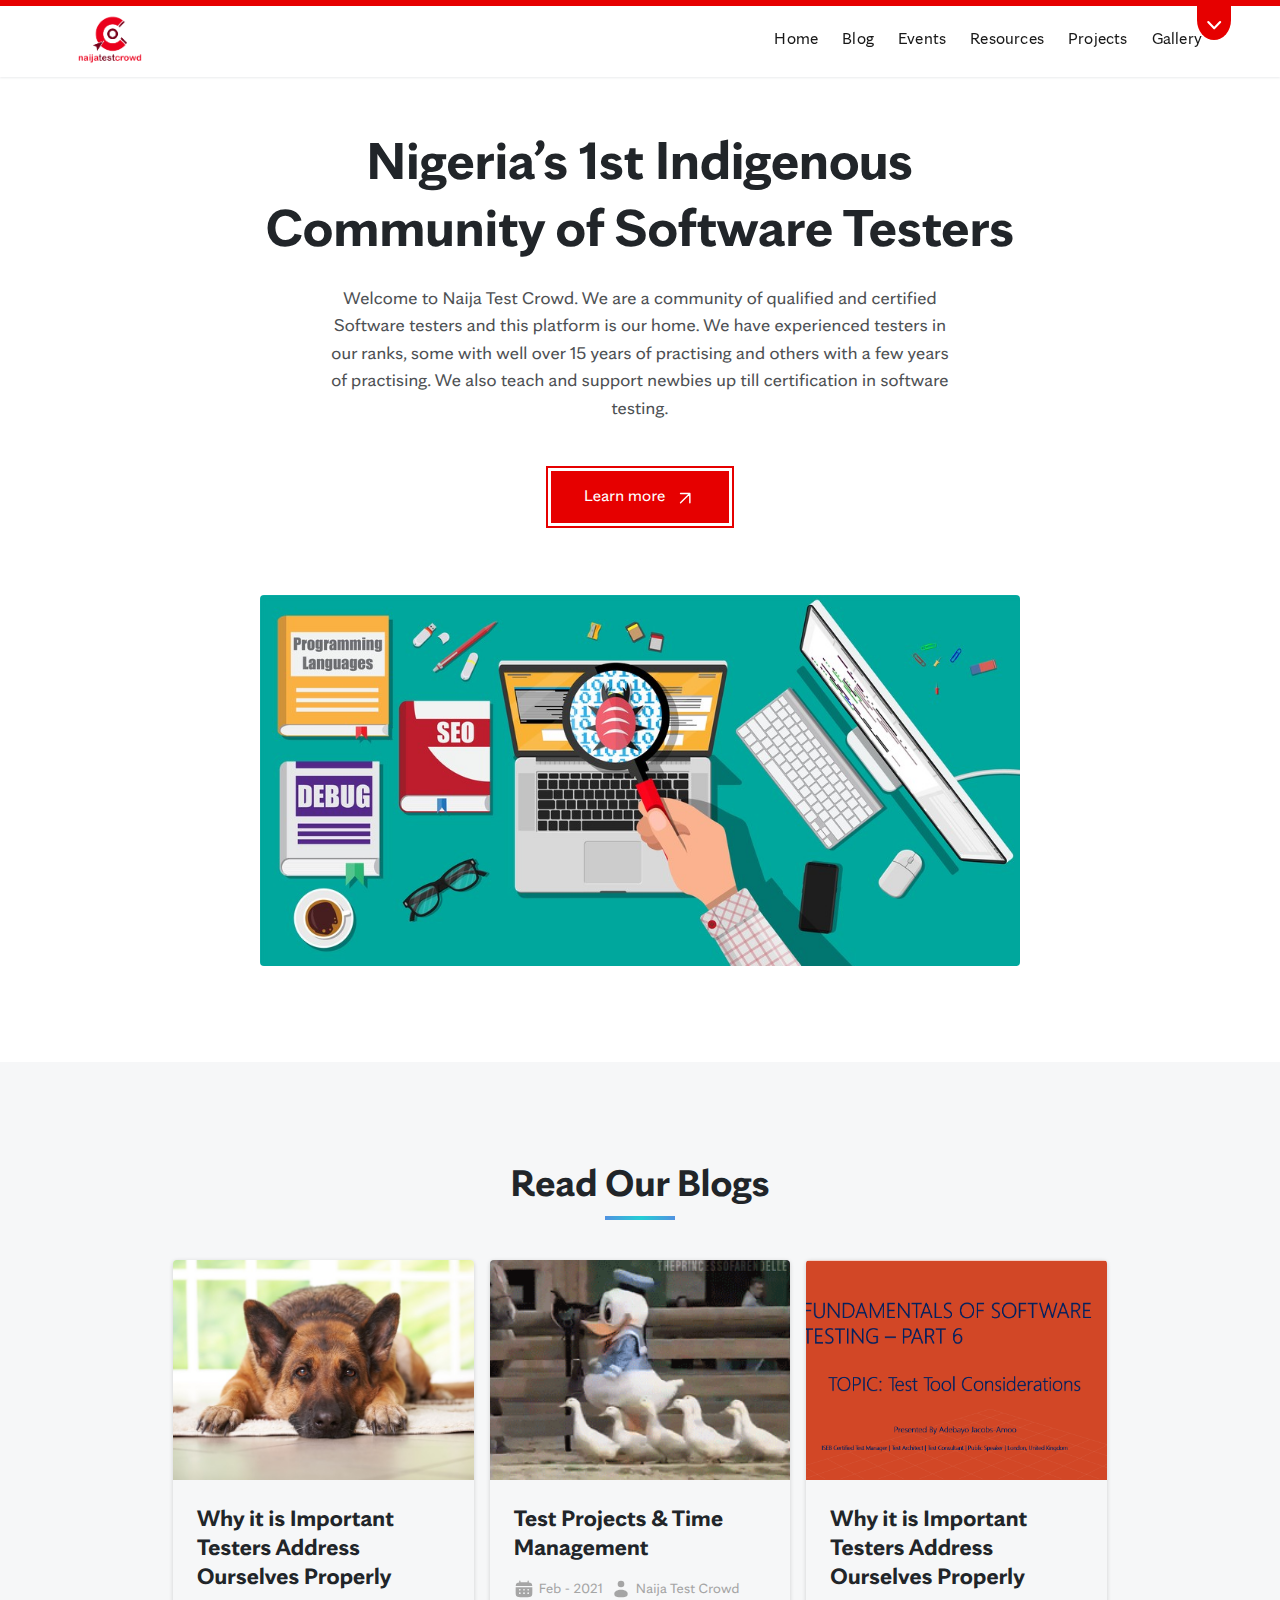
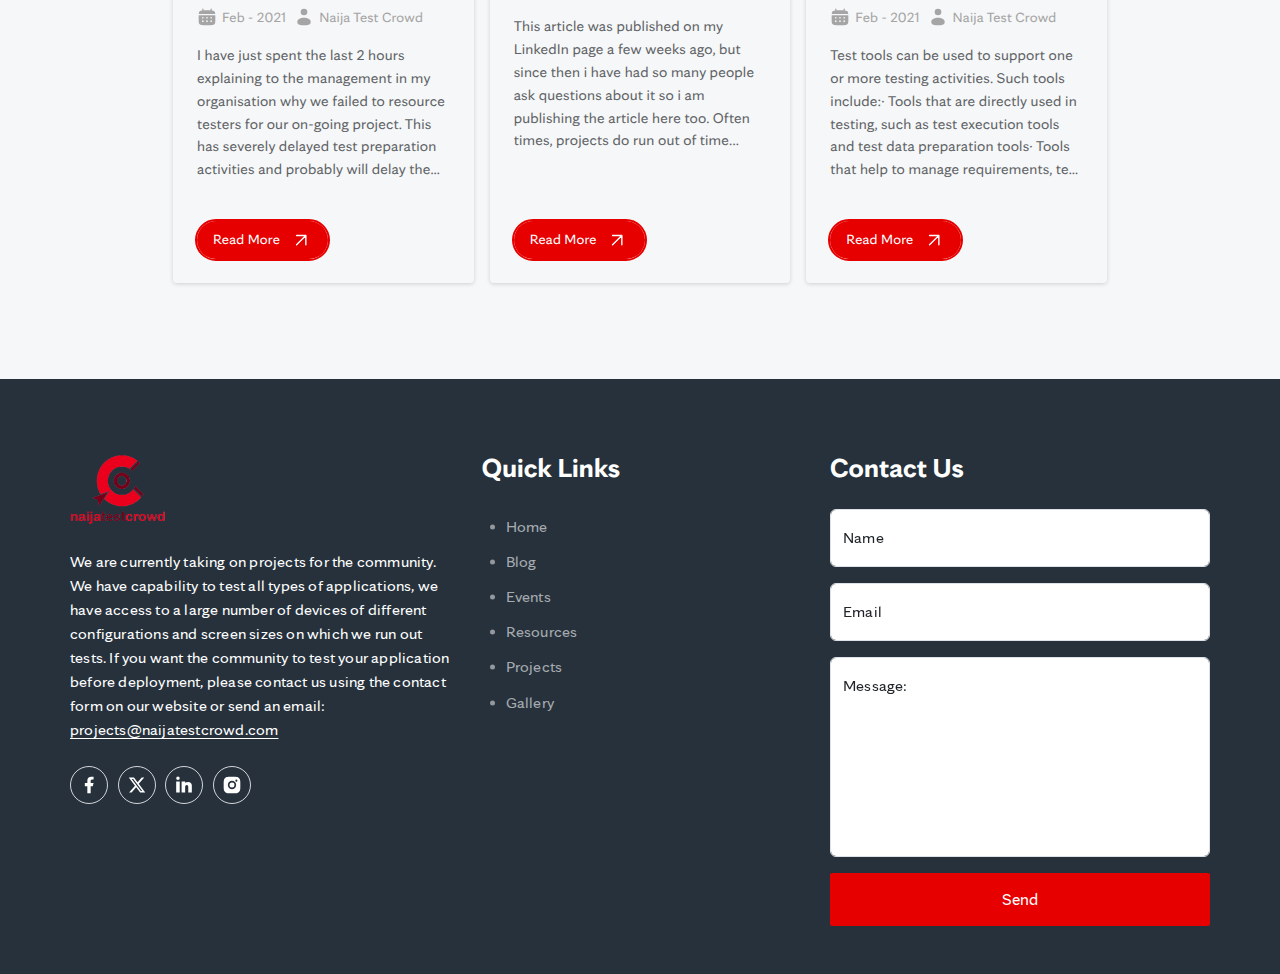
==== commit 1c7a06d7: "updates made" ====
--- a/index.html
+++ b/index.html
@@ -23,8 +23,75 @@
 			<!-- <div class="v-mouse-ele"></div> -->
 			<!-- header @::start -->
 			<header class="v-header" id="v-page-header">
-				<div class="container-lg p-0">
-					<div class="d-flex align-items-center justify-content-between">
+				<div class="v-subheader">
+					<div class="container-lg overflow-hidden">
+						<div class="d-flex align-items-center justify-content-between flex-wrap row-gap-3">
+							<div>
+								<a href="mailto:support@naijatestcrowd.com" class="v-subheader-link">
+									<span class="v-icon">
+										<svg xmlns="http://www.w3.org/2000/svg" viewBox="0 0 24 24">
+											<rect width="24" height="24" fill="none" />
+											<path
+												fill="none"
+												stroke="currentColor"
+												stroke-linecap="round"
+												stroke-linejoin="round"
+												stroke-width="1.5"
+												d="m2.357 7.714l6.98 4.654c.963.641 1.444.962 1.964 1.087c.46.11.939.11 1.398 0c.52-.125 1.001-.446 1.964-1.087l6.98-4.654M7.157 19.5h9.686c1.68 0 2.52 0 3.162-.327a3 3 0 0 0 1.31-1.311c.328-.642.328-1.482.328-3.162V9.3c0-1.68 0-2.52-.327-3.162a3 3 0 0 0-1.311-1.311c-.642-.327-1.482-.327-3.162-.327H7.157c-1.68 0-2.52 0-3.162.327a3 3 0 0 0-1.31 1.311c-.328.642-.328 1.482-.328 3.162v5.4c0 1.68 0 2.52.327 3.162a3 3 0 0 0 1.311 1.311c.642.327 1.482.327 3.162.327" />
+										</svg>
+									</span>
+									<span class="v-text"> support@naijatestcrowd.com </span>
+								</a>
+							</div>
+							<div class="d-flex align-items-center flex-wrap column-gap-4">
+								<a href="" class="v-subheader-link">
+									<span class="v-icon">
+										<svg xmlns="http://www.w3.org/2000/svg" viewBox="0 0 24 24">
+											<rect width="24" height="24" fill="none" />
+											<path
+												fill="currentColor"
+												d="M22 19h-6v-4h-2.68c-1.14 2.42-3.6 4-6.32 4c-3.86 0-7-3.14-7-7s3.14-7 7-7c2.72 0 5.17 1.58 6.32 4H24v6h-2zm-4-2h2v-4h2v-2H11.94l-.23-.67C11.01 8.34 9.11 7 7 7c-2.76 0-5 2.24-5 5s2.24 5 5 5c2.11 0 4.01-1.34 4.71-3.33l.23-.67H18zM7 15c-1.65 0-3-1.35-3-3s1.35-3 3-3s3 1.35 3 3s-1.35 3-3 3m0-4c-.55 0-1 .45-1 1s.45 1 1 1s1-.45 1-1s-.45-1-1-1" />
+										</svg>
+									</span>
+									<span class="v-text"> Login </span>
+								</a>
+								<a href="" class="v-subheader-link">
+									<span class="v-icon">
+										<svg xmlns="http://www.w3.org/2000/svg" viewBox="0 0 24 24">
+											<rect width="24" height="24" fill="none" />
+											<g fill="none" fill-rule="evenodd">
+												<path
+													d="m12.593 23.258l-.011.002l-.071.035l-.02.004l-.014-.004l-.071-.035q-.016-.005-.024.005l-.004.01l-.017.428l.005.02l.01.013l.104.074l.015.004l.012-.004l.104-.074l.012-.016l.004-.017l-.017-.427q-.004-.016-.017-.018m.265-.113l-.013.002l-.185.093l-.01.01l-.003.011l.018.43l.005.012l.008.007l.201.093q.019.005.029-.008l.004-.014l-.034-.614q-.005-.018-.02-.022m-.715.002a.02.02 0 0 0-.027.006l-.006.014l-.034.614q.001.018.017.024l.015-.002l.201-.093l.01-.008l.004-.011l.017-.43l-.003-.012l-.01-.01z" />
+												<path
+													fill="currentColor"
+													d="M16 14a5 5 0 0 1 5 5v2a1 1 0 1 1-2 0v-2a3 3 0 0 0-3-3H8a3 3 0 0 0-3 3v2a1 1 0 1 1-2 0v-2a5 5 0 0 1 5-5zm4-6a1 1 0 0 1 1 1v1h1a1 1 0 1 1 0 2h-1v1a1 1 0 1 1-2 0v-1h-1a1 1 0 1 1 0-2h1V9a1 1 0 0 1 1-1m-8-6a5 5 0 1 1 0 10a5 5 0 0 1 0-10m0 2a3 3 0 1 0 0 6a3 3 0 0 0 0-6" />
+											</g>
+										</svg>
+									</span>
+									<span class="v-text"> Register </span>
+								</a>
+							</div>
+						</div>
+					</div>
+					<div class="v-toggle-lg-screen-auth-dropdown">
+						<button type="button" class="v-toggler">
+							<span class="v-icon">
+								<svg xmlns="http://www.w3.org/2000/svg" viewBox="0 0 16 16">
+									<rect width="16" height="16" fill="none" />
+									<path
+										fill="none"
+										stroke="currentColor"
+										stroke-linecap="round"
+										stroke-linejoin="round"
+										stroke-width="1.5"
+										d="M3.75 5.75L8 10.25l4.25-4.5" />
+								</svg>
+							</span>
+						</button>
+					</div>
+				</div>
+				<div class="container-lg p-0 px-2 pt-2">
+					<div class="d-flex align-items-center justify-content-between v-main-header">
 						<a href="" class="v-header-logo" title="NaijaTestCrowd">
 							<figure class="v-image">
 								<img src="./assets/media/logos/naijatestcrowd-logo.png" alt="" class="img-fluid" />
@@ -62,9 +129,9 @@
 			<!-- main @::body -->
 			<main class="v-main" id="v-page-main">
 				<!-- v-each-section @::start -->
-				<div id="v-hero" class="v-hero">
+				<div id="v-hero" class="v-hero d-flex pb-5">
 					<section class="container-lg p-lg-0">
-						<div class="col-md-10 col-lg-8 col-xl-8 col-xxl-7 mx-auto text-center d-flex flex-column row-gap-4 v-text-content my-5">
+						<div class="col-md-10 col-xl-8 col-xxl-7 mx-auto text-center d-flex flex-column row-gap-4 v-text-content my-5">
 							<div>
 								<h1 class="v-hero-title">Nigeria’s 1st <b class="v-289fh29b">Indigenous </b>Community of Software Testers</h1>
 							</div>
@@ -104,7 +171,10 @@
 				<!-- v-each-section @::start -->
 				<div class="v-blogs">
 					<section class="v-blocks-container container p-sm-0">
-						<div class="row col-12 col-xl-10 mx-auto m-0">
+						<header class="v-section-header">
+							<h1 class="v-section-title">Read Our Blogs</h1>
+						</header>
+						<div class="row col-12 col-xl-10 mx-auto m-0 row-gap-5">
 							<div class="v-each-item col-12 col-md p-0">
 								<div class="v-each-item-inner mx-lg-2">
 									<div class="v-each-item-wrap">
@@ -177,12 +247,12 @@
 									<div class="v-each-item-wrap">
 										<a href="">
 											<figure class="v-image-container">
-												<img src="./assets/media/images/5eaf95e89daa1.jpg" alt="" class="img-fluid" />
+												<img src="./assets/media/images/5f285699172b0.gif" alt="" class="img-fluid" />
 											</figure>
 										</a>
 										<div
 											class="v-item-body-content d-flex flex-column align-items-center align-items-lg-start text-center text-lg-start row-gap-3 py-4 px-4">
-											<h4 class="v-item-title">Why it is Important Testers Address Ourselves Properly</h4>
+											<h4 class="v-item-title">Test Projects & Time Management</h4>
 											<div class="d-flex flex-wrap column-gap-2 v-mid">
 												<div class="v-each">
 													<span class="v-icon">
@@ -243,7 +313,7 @@
 									<div class="v-each-item-wrap">
 										<a href="">
 											<figure class="v-image-container">
-												<img src="./assets/media/images/5eaf95e89daa1.jpg" alt="" class="img-fluid" />
+												<img src="./assets/media/images/5ef3cde621858.png" alt="" class="img-fluid" />
 											</figure>
 										</a>
 										<div
@@ -476,6 +546,6 @@
 			<!-- offcanvas @::end -->
 		</div>
 		<script type="text/javascript" src="./assets/js/bootstrap.min.js" defer></script>
-		<script type="text/javascript" src="./assets/js/index.custom.js" defer></script>
+		<script type="module" src="./assets/js/index.custom.js" defer></script>
 	</body>
 </html>
--- a/assets/style/header.css
+++ b/assets/style/header.css
@@ -3,11 +3,11 @@
 	top: 0;
 	background-color: var(--white);
 	z-index: 2;
-	padding: 0.85rem 0;
+	padding: 0 0 0.85rem;
 	box-shadow: rgba(149, 157, 165, 0.2) 0px 1px 2px;
 }
 .v-header .v-header-logo .v-image {
-	max-width: 5rem;
+	max-width: 4rem;
 }
 .v-header .v-nav-links-wrapper {
 	column-gap: 1.5rem;
@@ -53,6 +53,65 @@
 .v-mouse-ele.active {
 	opacity: 1;
 }
-/* html {
-	cursor: none;
-} */
+.v-header .v-subheader {
+	background-color: var(--primary-clr);
+	padding: 3px;
+	position: relative;
+	display: grid;
+	grid-template-rows: 0fr;
+	transition: grid-template-rows 300ms ease-in-out;
+}
+.v-header .v-subheader.active {
+	grid-template-rows: 1fr;
+}
+.v-header .v-subheader .v-toggle-lg-screen-auth-dropdown {
+	position: absolute;
+	top: 0;
+	right: 3.8%;
+	transition: 300ms ease-in-out;
+	transform: translate(0);
+}
+.v-header .v-subheader .v-toggle-lg-screen-auth-dropdown .v-toggler {
+	--r: 50%;
+	--pad: 4px;
+	display: flex;
+	align-items: center;
+	justify-content: center;
+	color: var(--white);
+	background-color: var(--primary-clr);
+	padding: 14px calc(var(--pad) + 2px) var(--pad) calc(var(--pad) + 2px);
+	border-radius: 0 0 var(--r) var(--r);
+	transition: 300ms ease-in-out;
+}
+.v-header .v-subheader.active .v-toggle-lg-screen-auth-dropdown {
+	transform: translate(0, calc(100% + 1.8rem));
+}
+.v-header .v-subheader.active .v-toggle-lg-screen-auth-dropdown .v-toggler {
+	--r: 50%;
+	border-radius: var(--r);
+	padding: var(--pad);
+}
+.v-header .v-subheader:not(.active) .v-toggle-lg-screen-auth-dropdown .v-toggler:hover {
+	--new-r: calc(var(--r) - 4%);
+	padding-top: calc(var(--pad) + 20px);
+	padding-bottom: calc(var(--pad) + 2px);
+	border-end-end-radius: var(--new-r);
+	border-end-start-radius: var(--new-r);
+}
+.v-header .v-subheader .v-subheader-link {
+	display: flex;
+	align-items: center;
+	column-gap: 8px;
+	padding: 6px 0;
+	color: var(--white);
+	text-decoration: 1.5px underline transparent;
+	text-underline-offset: 4px;
+	transition: 300ms ease-in-out;
+}
+.v-header .v-subheader .v-subheader-link:hover {
+	text-decoration-color: rgba(var(--white-variant), 0.9);
+	text-underline-offset: 1.5px;
+}
+.v-header .v-subheader .v-subheader-link svg {
+	--size: 1.2rem;
+}
--- a/assets/style/index.css
+++ b/assets/style/index.css
@@ -60,8 +60,25 @@
 	transform: scaleX(1);
 	transform-origin: left;
 }
+.v-section-header {
+	display: flex;
+	align-items: center;
+	justify-content: center;
+	margin-bottom: 2.5rem;
+}
+.v-section-header .v-section-title::after {
+	width: 70px;
+	height: 4px;
+	content: "";
+	display: block;
+	margin: auto;
+	margin-top: 10px;
+	background-image: -webkit-gradient(linear, left top, right top, from(#5192e1), color-stop(51%, #23ced5), to(#5192e1));
+	background-image: gradient(linear, left top, right top, from(#5192e1), color-stop(51%, #23ced5), to(#5192e1));
+}
 .v-blogs {
-	margin: 6rem 0;
+	padding: 6rem 0;
+	background-color: rgba(246, 247, 248);
 }
 .v-blogs .v-each-item .v-mid .v-each {
 	display: flex;
@@ -86,6 +103,15 @@
 }
 .v-blogs .v-each-item-inner .v-image-container {
 	transition: 300ms ease-in-out;
+	height: 220px;
+}
+.v-blogs .v-each-item-inner .v-image-container .img-fluid {
+	width: 100%;
+	height: 100%;
+	-o-object-fit: cover;
+	object-fit: cover;
+	-o-object-position: center;
+	object-position: center;
 }
 .v-blogs .v-each-item-inner:hover .v-image-container {
 	transform: scale(1.05);
--- a/assets/style/footer.css
+++ b/assets/style/footer.css
@@ -37,6 +37,9 @@
 	color: var(--white);
 	transition: 300ms ease-in-out;
 }
+.v-social-links [href] svg {
+	--size: 1.25rem;
+}
 .v-footer-item .v-footer-links {
 	display: flex;
 	flex-direction: column;
@@ -52,9 +55,9 @@
 .v-footer-item .v-footer-links .v-link::before {
 	content: "";
 	background-color: rgba(var(--white-variant), 0.5);
-	width: 4px;
+	width: 5px;
 	transition: 300ms ease-in-out;
-	height: 4px;
+	height: 5px;
 	border-radius: 50%;
 	position: absolute;
 	display: block;
@@ -65,7 +68,9 @@
 .v-footer-item .v-footer-links .v-link:hover::before {
 	background-color: var(--primary-clr);
 }
-
 .v-footer-item .v-footer-links .v-link:hover {
 	color: rgba(var(--white-variant), 1);
 }
+.v-footer-item textarea {
+	resize: none;
+}
